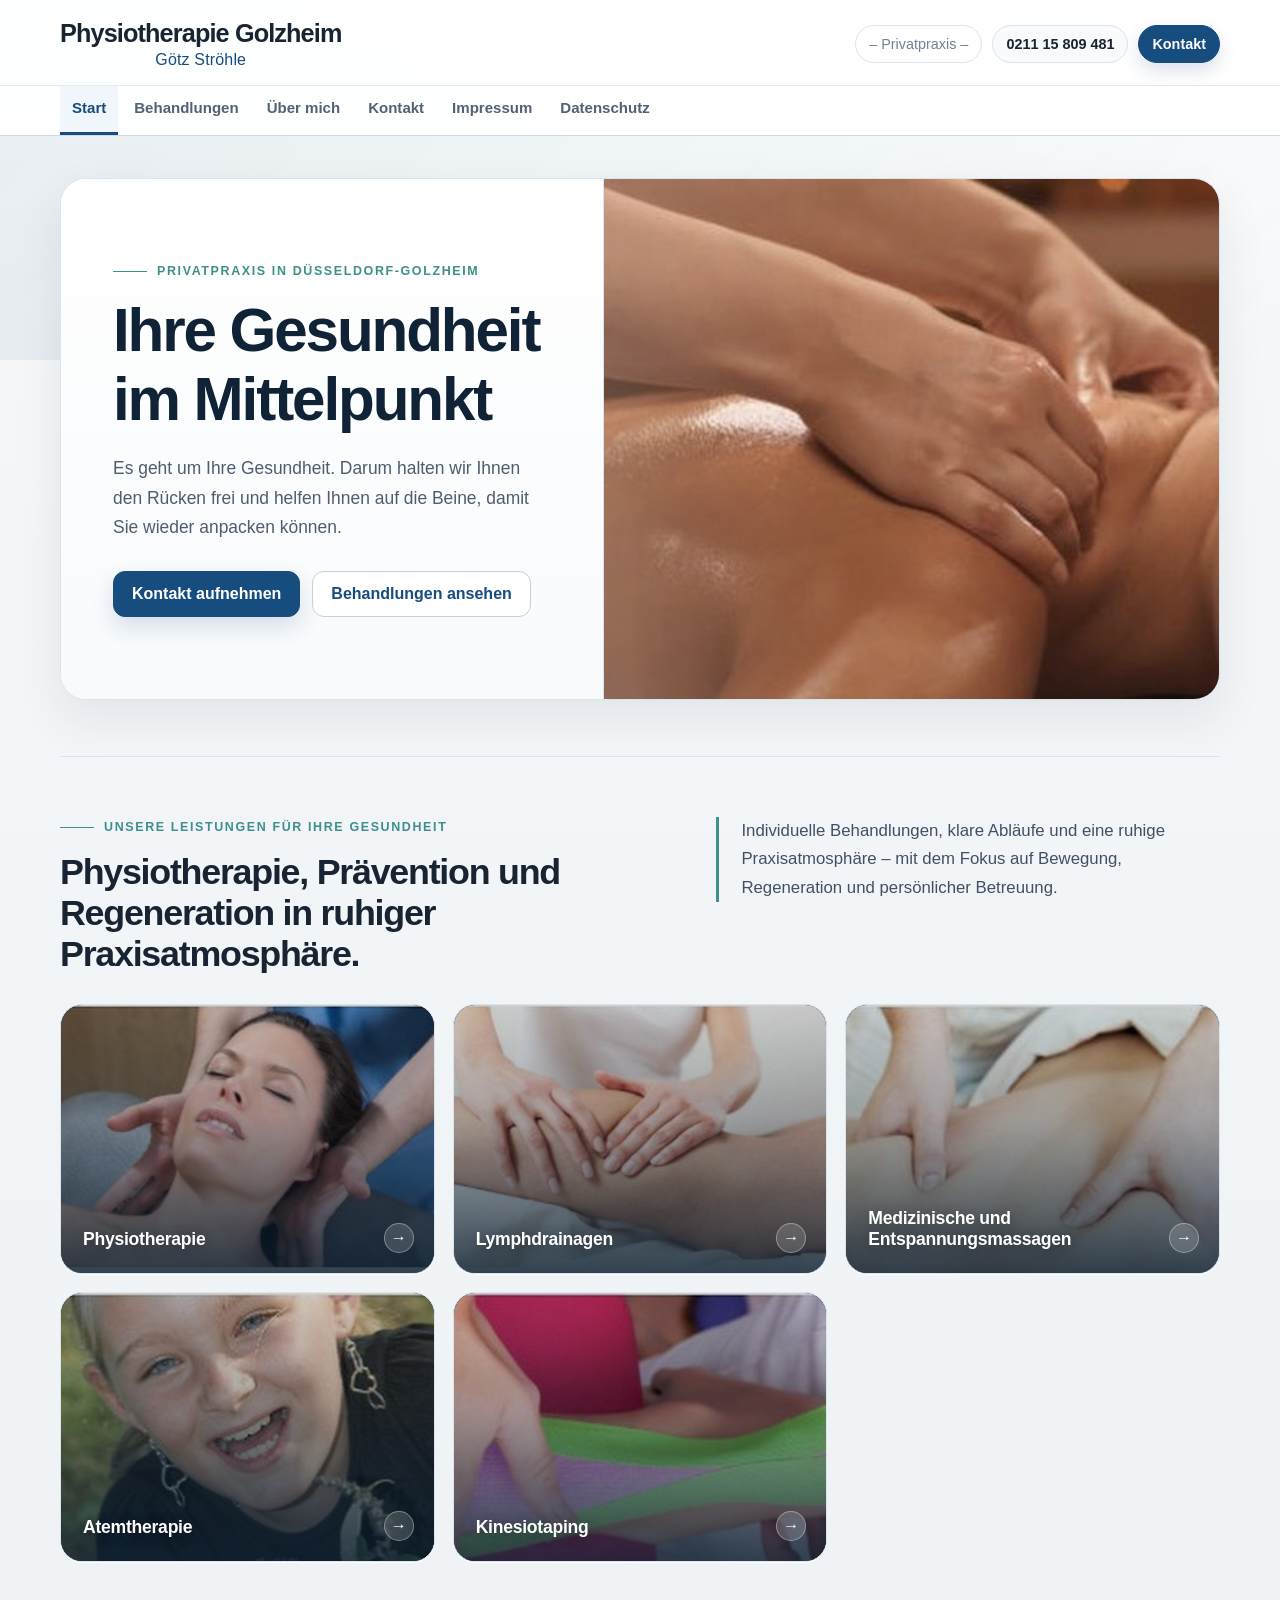
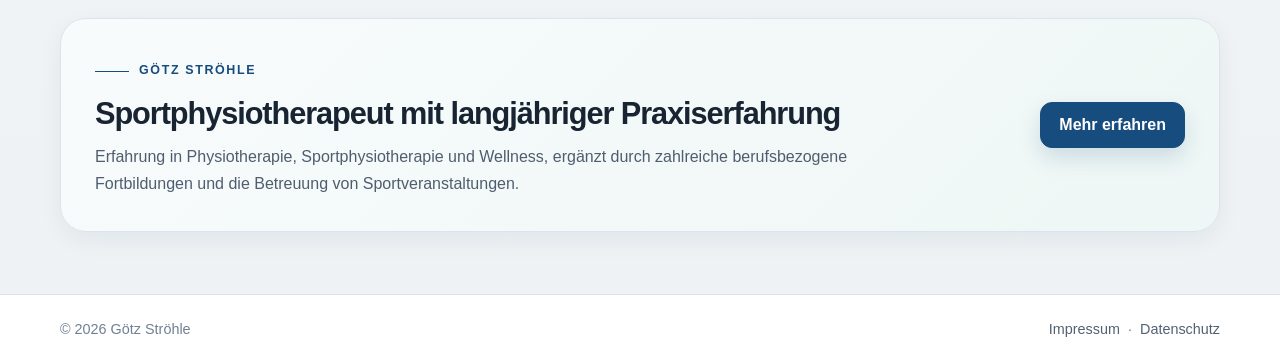
==== index.html @ 7fd33837 "init" ====
<!doctype html>
<html lang="de">
<head>
<meta charset="utf-8">
<meta name="viewport" content="width=device-width, initial-scale=1">
<title>Start · Physiotherapie Golzheim</title>
<meta name="description" content="Physiotherapie Golzheim – Privatpraxis Götz Ströhle in Düsseldorf-Golzheim">
<link rel="icon" href="assets/img/favicon.svg" type="image/svg+xml">
<link rel="stylesheet" href="assets/css/style.css">
</head>
<body>
<a class="skip-link" href="#content">Zum Inhalt springen</a>
<div class="page-shell">
<header class="site-header">
<div class="brand-row">
<a class="brand" href="index.html" aria-label="Physiotherapie Golzheim Startseite">
<span>Physiotherapie Golzheim</span>
<strong>Götz Ströhle</strong>
</a>
<div class="header-actions">
<span class="header-note">– Privatpraxis –</span>
<a class="header-phone" href="tel:+4921115809481">0211 15 809 481</a>
<a class="header-cta" href="kontakt.html">Kontakt</a>
</div>
</div>
<button class="nav-toggle" type="button" aria-expanded="false" aria-controls="site-nav">Menü</button>
<nav id="site-nav" class="site-nav" aria-label="Hauptnavigation">
<ul><li><a class="active" href="index.html">Start</a></li><li class="has-sub"><a href="behandlungen.html">Behandlungen</a><div class="subnav"><a href="physiotherapie.html">Physiotherapie</a><a href="lymphdrainagen.html">Lymphdrainagen</a><a href="massagen.html">Medizinische und Entspannungsmassagen</a><a href="atemtherapie.html">Atemtherapie</a><a href="kinesiotaping.html">Kinesiotaping</a></div></li><li><a href="ueber-mich.html">Über mich</a></li><li><a href="kontakt.html">Kontakt</a></li><li><a href="impressum.html">Impressum</a></li><li><a href="datenschutz.html">Datenschutz</a></li></ul>
</nav>
</header>
<main id="content">

<section class="hero">
<div class="hero-image"><img src="assets/img/hero.jpg" alt="Massage- und Physiotherapieszene"></div>
<div class="hero-content">
<p class="eyebrow">Privatpraxis in Düsseldorf-Golzheim</p>
<h1>Ihre Gesundheit im Mittelpunkt</h1>
<p>Es geht um Ihre Gesundheit. Darum halten wir Ihnen den Rücken frei und helfen Ihnen auf die Beine, damit Sie wieder anpacken können.</p>
<div class="hero-actions"><a class="button primary" href="kontakt.html">Kontakt aufnehmen</a><a class="button secondary" href="behandlungen.html">Behandlungen ansehen</a></div>
</div>
</section>
<section class="section intro-grid">
<div>
<p class="eyebrow">Unsere Leistungen für Ihre Gesundheit</p>
<h2>Physiotherapie, Prävention und Regeneration in ruhiger Praxisatmosphäre.</h2>
</div>
<p>Individuelle Behandlungen, klare Abläufe und eine ruhige Praxisatmosphäre – mit dem Fokus auf Bewegung, Regeneration und persönlicher Betreuung.</p>
</section>
<section class="service-grid" aria-label="Leistungen">
<a class="service-card" href="physiotherapie.html">
<img src="assets/img/physio.jpg" alt="Physiotherapie">
<span>Physiotherapie</span>
</a>
<a class="service-card" href="lymphdrainagen.html">
<img src="assets/img/lymph.jpg" alt="Lymphdrainagen">
<span>Lymphdrainagen</span>
</a>
<a class="service-card" href="massagen.html">
<img src="assets/img/massage.jpg" alt="Medizinische und Entspannungsmassagen">
<span>Medizinische und Entspannungsmassagen</span>
</a>
<a class="service-card" href="atemtherapie.html">
<img src="assets/img/atem.jpg" alt="Atemtherapie">
<span>Atemtherapie</span>
</a>
<a class="service-card" href="kinesiotaping.html">
<img src="assets/img/kinesio.jpg" alt="Kinesiotaping">
<span>Kinesiotaping</span>
</a>
</section>
<section class="section split-panel">
<div>
<p class="eyebrow">Götz Ströhle</p>
<h2>Sportphysiotherapeut mit langjähriger Praxiserfahrung</h2>
<p>Erfahrung in Physiotherapie, Sportphysiotherapie und Wellness, ergänzt durch zahlreiche berufsbezogene Fortbildungen und die Betreuung von Sportveranstaltungen.</p>
</div>
<a class="button primary" href="ueber-mich.html">Mehr erfahren</a>
</section>

</main>
<footer class="site-footer">
<p>© 2026 Götz Ströhle</p>
<p><a href="impressum.html">Impressum</a><span>·</span><a href="datenschutz.html">Datenschutz</a></p>
</footer>
</div>
<script src="assets/js/main.js"></script>
</body>
</html>
---- assets/css/style.css ----
:root{
--ink:#182432;
--text:#435064;
--muted:#718095;
--line:#dbe3ec;
--line-strong:#c5d0dd;
--bg:#f4f6f8;
--surface:#ffffff;
--surface-soft:#f8fafc;
--blue:#174c7f;
--blue-2:#27699f;
--blue-soft:#e7f0f8;
--teal:#3f8f8b;
--teal-soft:#e7f4f2;
--radius:18px;
--radius-lg:26px;
--shadow:0 18px 48px rgba(20,38,58,.08);
--shadow-sm:0 8px 24px rgba(20,38,58,.06);
--wrap:1160px;
}
*{box-sizing:border-box}
html{scroll-behavior:smooth}
body{margin:0;font-family:-apple-system,BlinkMacSystemFont,"Segoe UI",Roboto,Arial,sans-serif;color:var(--text);background:linear-gradient(180deg,#ffffff 0,#f4f6f8 380px,#eef2f5 100%);line-height:1.7;-webkit-font-smoothing:antialiased;text-rendering:optimizeLegibility}
body::before{content:"";position:fixed;inset:0 0 auto;height:360px;background:linear-gradient(135deg,rgba(23,76,127,.08),rgba(63,143,139,.05) 55%,transparent);z-index:-1;pointer-events:none}
a{color:var(--blue);text-decoration:none}
a:hover{text-decoration:underline;text-underline-offset:4px}
img{display:block;max-width:100%;height:auto}
.skip-link{position:absolute;left:-999px;top:14px;background:#fff;color:var(--blue);padding:10px 14px;border:1px solid var(--line);border-radius:12px;box-shadow:var(--shadow-sm);z-index:100}
.skip-link:focus{left:14px}
.page-shell{min-height:100vh;display:flex;flex-direction:column}
.site-header{position:sticky;top:0;z-index:50;background:rgba(255,255,255,.94);border-bottom:1px solid rgba(197,208,221,.8);backdrop-filter:blur(18px)}
.brand-row{width:min(var(--wrap),calc(100% - 40px));margin:0 auto;display:flex;align-items:center;justify-content:space-between;gap:28px;padding:20px 0 16px}
.brand{display:grid;grid-template-columns:48px auto;grid-template-rows:auto auto;column-gap:14px;align-items:center;color:var(--ink);text-decoration:none;min-width:0}
.brand:hover{text-decoration:none}
.brand::before{content:"";grid-row:1/3;width:48px;height:48px;border:1px solid #c7d9e8;border-radius:14px;background:linear-gradient(180deg,#fff,#eef6fb);box-shadow:inset 0 0 0 6px #f7fbfd,0 6px 18px rgba(23,76,127,.10)}
.brand::after{content:"+";grid-column:1;grid-row:1/3;place-self:center;color:var(--blue);font-weight:700;font-size:26px;line-height:1}
.brand span{grid-column:2;color:var(--ink);font-size:clamp(1.18rem,2.2vw,1.58rem);line-height:1.05;font-weight:750;letter-spacing:-.035em;white-space:nowrap;overflow:hidden;text-overflow:ellipsis}
.brand strong{grid-column:2;color:var(--blue);font-size:1rem;line-height:1.2;font-weight:500;letter-spacing:.01em}
.header-actions{display:flex;align-items:center;justify-content:flex-end;gap:10px;white-space:nowrap}
.header-note,.header-phone,.header-cta{display:inline-flex;align-items:center;min-height:38px;border-radius:999px;padding:8px 13px;font-size:.9rem;line-height:1;border:1px solid var(--line);background:#fff;color:var(--muted)}
.header-phone{color:var(--ink);font-weight:650;background:var(--surface-soft)}
.header-cta{background:var(--blue);border-color:var(--blue);color:#fff;font-weight:700;box-shadow:0 8px 18px rgba(23,76,127,.16)}
.header-cta:hover{text-decoration:none;background:#123f6a}
.nav-toggle{display:none;border:1px solid var(--line-strong);background:#fff;color:var(--ink);border-radius:12px;padding:10px 13px;font:inherit;font-weight:700;line-height:1}
.site-nav{border-top:1px solid rgba(219,227,236,.75)}
.site-nav ul{width:min(var(--wrap),calc(100% - 40px));margin:0 auto;display:flex;align-items:center;gap:4px;list-style:none;padding:0}
.site-nav li{position:relative}
.site-nav a{display:block;padding:13px 12px 15px;color:#536174;text-decoration:none;font-size:.94rem;font-weight:650;line-height:1.2;border-bottom:3px solid transparent;transition:background .16s ease,color .16s ease,border-color .16s ease}
.site-nav a:hover,.site-nav a.active{color:var(--blue);border-bottom-color:var(--blue);background:rgba(231,240,248,.6);text-decoration:none}
.subnav{position:absolute;left:0;top:100%;min-width:315px;background:#fff;border:1px solid var(--line);border-radius:0 0 16px 16px;box-shadow:var(--shadow);opacity:0;pointer-events:none;transform:translateY(8px);transition:.16s ease;overflow:hidden}
.has-sub:hover .subnav,.has-sub:focus-within .subnav{opacity:1;pointer-events:auto;transform:translateY(0)}
.subnav a{border-bottom:0;padding:12px 16px;color:#536174;background:#fff;font-size:.93rem}
.subnav a+a{border-top:1px solid var(--line)}
.subnav a:hover{background:var(--surface-soft);color:var(--blue)}
main{flex:1;width:min(var(--wrap),calc(100% - 40px));margin:0 auto;padding:42px 0 62px}
h1,h2,h3{margin:0;color:var(--ink);font-weight:740;line-height:1.15;letter-spacing:-.035em}
h1{font-size:clamp(2.25rem,4.7vw,4.3rem)}
h2{font-size:clamp(1.55rem,2.8vw,2.45rem)}
h3{font-size:1.15rem}
p{margin:0 0 1rem}
.eyebrow{display:inline-flex;align-items:center;gap:10px;margin:0 0 14px;color:var(--teal);font-size:.78rem;font-weight:780;letter-spacing:.13em;text-transform:uppercase}
.eyebrow::before{content:"";width:34px;height:1px;background:var(--teal)}
.hero{display:grid;grid-template-columns:minmax(0,.88fr) minmax(420px,1fr);gap:0;align-items:stretch;overflow:hidden;background:var(--surface);border:1px solid var(--line);border-radius:var(--radius-lg);box-shadow:var(--shadow)}
.hero-image{order:2;min-height:520px;position:relative;overflow:hidden;border-left:1px solid var(--line)}
.hero-image::after{content:"";position:absolute;inset:0;background:linear-gradient(90deg,rgba(255,255,255,.18),rgba(255,255,255,0) 38%),linear-gradient(0deg,rgba(24,36,50,.08),rgba(24,36,50,0) 55%)}
.hero-image img{width:100%;height:100%;object-fit:cover;filter:saturate(.82) contrast(1.02)}
.hero-content{order:1;display:flex;flex-direction:column;justify-content:center;padding:62px 52px;background:linear-gradient(180deg,#ffffff,var(--surface-soft))}
.hero h1{max-width:620px;margin-bottom:20px;color:#102235}
.hero p:not(.eyebrow){max-width:600px;color:#4f5d6f;font-size:1.09rem;margin-bottom:28px}
.hero-actions,.button-row,.vcard-actions{display:flex;flex-wrap:wrap;gap:12px;align-items:center}
.button{display:inline-flex;align-items:center;justify-content:center;min-height:46px;padding:12px 18px;border-radius:12px;border:1px solid var(--line-strong);font-weight:720;line-height:1.2;text-decoration:none;transition:transform .16s ease,box-shadow .16s ease,background .16s ease,border-color .16s ease}
.button:hover{text-decoration:none;transform:translateY(-1px)}
.button.primary{background:var(--blue);border-color:var(--blue);color:#fff;box-shadow:0 10px 22px rgba(23,76,127,.16)}
.button.primary:hover{background:#123f6a}
.button.secondary{background:#fff;color:var(--blue)}
.button.secondary:hover{background:var(--blue-soft);border-color:#bdd0e3}
.section{margin-top:56px;padding-top:52px;border-top:1px solid var(--line)}
.intro-grid{display:grid;grid-template-columns:1fr .85fr;gap:64px;align-items:start}
.intro-grid h2{max-width:720px}
.intro-grid p:last-child{color:var(--text);font-size:1.05rem;margin-top:8px;border-left:3px solid var(--teal);padding-left:22px}
.service-grid{display:grid;grid-template-columns:repeat(3,minmax(0,1fr));gap:18px;margin-top:28px}
.service-grid.large{margin-top:0}
.service-card{position:relative;display:grid;grid-template-rows:160px auto;min-height:252px;background:#fff;border:1px solid var(--line);border-radius:var(--radius);overflow:hidden;color:var(--ink);text-decoration:none;box-shadow:0 1px 0 rgba(255,255,255,.8);transition:transform .16s ease,box-shadow .16s ease,border-color .16s ease}
.service-card:hover{text-decoration:none;transform:translateY(-3px);box-shadow:var(--shadow-sm);border-color:#bfd0df}
.service-card img{width:100%;height:100%;object-fit:cover;filter:saturate(.78) contrast(1.02);border-bottom:1px solid var(--line);transition:filter .16s ease}
.service-card:hover img{filter:saturate(.95) contrast(1.04)}
.service-card span{display:flex;align-items:flex-start;min-height:92px;padding:22px 46px 22px 22px;color:var(--ink);font-weight:760;font-size:1.02rem;line-height:1.25;letter-spacing:-.01em}
.service-card::after{content:"→";position:absolute;right:18px;bottom:18px;width:28px;height:28px;border-radius:50%;display:grid;place-items:center;background:var(--blue-soft);color:var(--blue);font-weight:800}
.split-panel{display:grid;grid-template-columns:minmax(0,1fr) auto;align-items:center;gap:30px;margin-top:56px;padding:34px;border:1px solid var(--line);border-radius:var(--radius-lg);background:linear-gradient(135deg,#f8fbfc 0,#eef7f5 100%);box-shadow:var(--shadow-sm)}
.split-panel .eyebrow{color:var(--blue)}
.split-panel .eyebrow::before{background:var(--blue)}
.split-panel h2{margin-bottom:12px;font-size:clamp(1.45rem,2.4vw,2.15rem)}
.split-panel p:last-child{max-width:760px;color:#4f5d6f;margin:0}
.page-title{position:relative;overflow:hidden;margin-bottom:30px;padding:42px 42px;border:1px solid var(--line);border-radius:var(--radius-lg);background:#fff;box-shadow:var(--shadow-sm)}
.page-title::before{content:"";position:absolute;left:0;top:0;bottom:0;width:6px;background:linear-gradient(180deg,var(--blue),var(--teal))}
.page-title.compact{padding-top:34px;padding-bottom:34px}
.page-title h1{max-width:940px;font-size:clamp(2rem,4vw,3.5rem)}
.page-title p:not(.eyebrow):not(.breadcrumb){max-width:780px;margin:18px 0 0;color:var(--text);font-size:1.04rem}
.breadcrumb{margin:0 0 16px;color:var(--muted);font-size:.9rem}
.breadcrumb a{color:var(--muted)}
.content-layout{display:grid;grid-template-columns:minmax(0,1fr) 295px;gap:26px;align-items:start}
.article-card,.side-card,.portrait-card,.qualification-card,.contact-card,.map-card,.legal-card,.vcard{background:#fff;border:1px solid var(--line);border-radius:var(--radius);box-shadow:var(--shadow-sm)}
.article-card{overflow:hidden}
.article-image{width:100%;height:360px;object-fit:cover;filter:saturate(.78) contrast(1.02);border-bottom:1px solid var(--line)}
.article-copy{padding:34px 38px 38px;color:var(--text);font-size:1.04rem}
.article-copy p{max-width:820px}
.article-copy p:first-child{color:var(--ink);font-size:1.12rem;font-weight:640}
.side-card{padding:22px;position:sticky;top:132px;background:#fff}
.side-card h2{margin-bottom:10px;color:var(--ink);font-size:.82rem;letter-spacing:.12em;text-transform:uppercase}
.side-card ul{list-style:none;margin:0;padding:0}
.side-card li+li{border-top:1px solid var(--line)}
.side-card a{display:flex;justify-content:space-between;gap:14px;padding:12px 0;color:#596678;text-decoration:none;font-weight:620;line-height:1.35}
.side-card a::after{content:"›";color:#9aa6b6;font-size:1.2rem;line-height:1}
.side-card a.active,.side-card a:hover{color:var(--blue)}
.about-layout{display:grid;grid-template-columns:300px minmax(0,1fr);gap:28px;align-items:start}
.portrait-card{overflow:hidden;background:#fff;text-align:center}
.portrait-card img{width:100%;aspect-ratio:4/5;object-fit:cover;filter:saturate(.78) contrast(1.02);border-bottom:1px solid var(--line)}
.portrait-card p{padding:18px 20px 20px;margin:0;color:var(--text);font-weight:650}
.qualification-card{padding:32px 34px}
.check-list{list-style:none;margin:0;padding:0;display:grid;grid-template-columns:repeat(2,minmax(0,1fr));gap:12px 24px}
.check-list li{position:relative;padding-left:30px;color:var(--text);line-height:1.5}
.check-list li::before{content:"";position:absolute;left:0;top:.4em;width:17px;height:17px;border-radius:50%;background:var(--teal-soft);border:1px solid #bdd8d5}
.check-list li::after{content:"";position:absolute;left:5px;top:calc(.4em + 5px);width:7px;height:4px;border-left:2px solid var(--teal);border-bottom:2px solid var(--teal);transform:rotate(-45deg)}
.contact-layout{display:grid;grid-template-columns:1fr .85fr;gap:24px}
.contact-card{display:grid;grid-template-columns:62px minmax(0,1fr);gap:22px;padding:32px;background:#fff}
.contact-icon{width:62px;height:62px;border-radius:16px;background:var(--blue-soft);border:1px solid #bdd0e3;color:var(--blue);display:grid;place-items:center;font-size:1.45rem;font-weight:700}
.contact-card h2,.map-card h2{margin-bottom:12px;font-size:1.18rem;letter-spacing:-.01em}
.contact-card p{color:var(--text)}
.map-card{position:relative;overflow:hidden;padding:32px;background:linear-gradient(135deg,#123f6a,#1f5f92);color:#e8f2fa;min-height:260px}
.map-card::after{content:"";position:absolute;right:22px;bottom:22px;width:118px;height:118px;border-radius:50%;border:1px solid rgba(255,255,255,.22);box-shadow:0 0 0 20px rgba(255,255,255,.04),0 0 0 42px rgba(255,255,255,.025)}
.map-card h2{color:#fff;position:relative;z-index:1}
.map-card p{color:#dbeaf5;position:relative;z-index:1}
.map-card .button{position:relative;z-index:1;background:#fff;color:var(--blue);border-color:#fff}
.legal-card{max-width:920px;margin:0 auto;padding:38px 42px;color:var(--text)}
.legal-card h2{font-size:1.18rem;margin:30px 0 10px;color:var(--ink);letter-spacing:-.01em}
.legal-card h2:first-child{margin-top:0}
.legal-card p{max-width:780px}
.small-note{margin-top:28px;padding-top:18px;border-top:1px solid var(--line);font-size:.92rem;color:var(--muted)!important}
.vcard-page{min-height:680px;display:grid;place-items:center;padding:36px;background:linear-gradient(135deg,#f7fafc,#eaf2f7);border:1px solid var(--line);border-radius:var(--radius-lg)}
.vcard{width:min(560px,100%);padding:42px;text-align:center;box-shadow:var(--shadow)}
.vcard .eyebrow{justify-content:center;color:var(--teal)}
.vcard .eyebrow::before{display:none}
.vcard h1{font-size:clamp(2.3rem,6vw,4rem);margin-bottom:12px}
.vcard-subtitle{color:var(--blue);font-weight:720;margin-bottom:18px}
.vcard-actions{justify-content:center;margin:26px 0 18px}
.back-link{display:inline-flex;margin-top:8px;color:var(--muted);font-weight:650}
.site-footer{border-top:1px solid var(--line);background:#fff}
.site-footer{display:flex;align-items:center;justify-content:space-between;gap:18px;width:100%;padding:22px max(20px,calc((100% - var(--wrap))/2));color:var(--muted);font-size:.9rem}
.site-footer p{display:flex;gap:8px;align-items:center;margin:0}
.site-footer a{color:#536174}
@media (max-width:1040px){
.brand-row{align-items:flex-start}
.header-actions{flex-wrap:wrap}
.hero{grid-template-columns:1fr}
.hero-image{order:1;min-height:340px;border-left:0;border-bottom:1px solid var(--line)}
.hero-content{order:2;padding:44px 38px}
.intro-grid,.content-layout,.about-layout,.contact-layout{grid-template-columns:1fr}
.side-card{position:static}
.service-grid{grid-template-columns:repeat(2,minmax(0,1fr))}
.article-image{height:300px}
.check-list{grid-template-columns:1fr}
}
@media (max-width:760px){
body{background:#f4f6f8}
.brand-row{width:calc(100% - 32px);padding:16px 0 12px;display:grid;grid-template-columns:1fr auto;gap:14px;align-items:center}
.brand{grid-template-columns:42px auto}
.brand::before{width:42px;height:42px;border-radius:12px}
.brand::after{font-size:24px}
.brand span{white-space:normal;font-size:1.15rem}
.header-actions{display:none}
.nav-toggle{display:inline-flex;justify-self:end}
.site-nav{display:none;border-top:1px solid var(--line)}
.site-nav.open{display:block}
.site-nav ul{width:calc(100% - 32px);display:block;padding:8px 0 12px}
.site-nav a{border-bottom:0;border-left:3px solid transparent;border-radius:8px;padding:12px 10px}
.site-nav a:hover,.site-nav a.active{border-left-color:var(--blue);border-bottom-color:transparent}
.subnav{position:static;opacity:1;pointer-events:auto;transform:none;min-width:0;border:0;border-left:1px solid var(--line);border-radius:0;box-shadow:none;margin-left:18px;background:transparent;overflow:visible}
.subnav a{background:transparent;border-top:0;padding:10px 12px;font-size:.9rem}
main{width:calc(100% - 32px);padding:28px 0 44px}
.hero{border-radius:20px}
.hero-image{min-height:240px}
.hero-content{padding:34px 24px}
.hero p:not(.eyebrow){font-size:1rem}
h1{font-size:2.25rem}
.section{margin-top:42px;padding-top:38px}
.intro-grid{gap:18px}
.intro-grid p:last-child{padding-left:16px}
.service-grid{grid-template-columns:1fr;gap:14px}
.service-card{grid-template-rows:150px auto;min-height:232px}
.split-panel{grid-template-columns:1fr;padding:26px;border-radius:20px;margin-top:42px}
.page-title{padding:30px 24px;border-radius:20px}
.article-copy,.qualification-card,.contact-card,.map-card,.legal-card,.vcard{padding:26px 24px}
.contact-card{grid-template-columns:1fr}
.contact-icon{width:54px;height:54px}
.button{width:100%}
.hero-actions .button,.button-row .button,.vcard-actions .button{width:100%}
.site-footer{display:block;padding:22px 16px}
.site-footer p+p{margin-top:8px}
}
@media (max-width:420px){
main{width:calc(100% - 24px)}
.brand-row,.site-nav ul{width:calc(100% - 24px)}
.hero-content{padding:30px 20px}
.service-card span{padding-right:40px}
}

/* Anpassung: Header ohne Logo-/Icon-Marke, nur typografische Praxisbezeichnung */
.brand{
  display:flex;
  flex-direction:column;
  gap:3px;
  padding:0;
}
.brand::before,
.brand::after{
  content:none !important;
  display:none !important;
}
.brand span,
.brand strong{
  grid-column:auto;
}
@media (max-width: 760px){
  .brand{
    display:flex;
    flex-direction:column;
    gap:2px;
  }
}

/* Anpassung: Behandlungsbezeichnungen direkt auf den Kacheln */
.service-card{
  display:block;
  min-height:270px;
  border-radius:22px;
  background:#102f4d;
  isolation:isolate;
}
.service-card img{
  position:absolute;
  inset:0;
  width:100%;
  height:100%;
  object-fit:cover;
  border-bottom:0;
  filter:saturate(.78) contrast(1.04) brightness(.88);
}
.service-card::before{
  content:"";
  position:absolute;
  inset:0;
  z-index:1;
  background:linear-gradient(180deg,rgba(12,31,48,.08) 0%,rgba(12,31,48,.26) 42%,rgba(12,31,48,.82) 100%);
  pointer-events:none;
}
.service-card span{
  position:absolute;
  left:22px;
  right:62px;
  bottom:22px;
  z-index:2;
  display:block;
  min-height:0;
  padding:0;
  color:#fff;
  font-size:1.1rem;
  font-weight:780;
  line-height:1.22;
  letter-spacing:-.015em;
  text-shadow:0 2px 14px rgba(0,0,0,.34);
}
.service-card::after{
  z-index:2;
  right:20px;
  bottom:20px;
  background:rgba(255,255,255,.16);
  border:1px solid rgba(255,255,255,.35);
  color:#fff;
  backdrop-filter:blur(10px);
}
.service-card:hover img{
  filter:saturate(.9) contrast(1.05) brightness(.92);
}
@media (max-width:760px){
  .service-card{
    min-height:230px;
  }
  .service-card span{
    left:20px;
    right:58px;
    bottom:20px;
    font-size:1.05rem;
  }
}
@media (max-width:420px){
  .service-card span{
    padding:0;
    right:56px;
  }
}
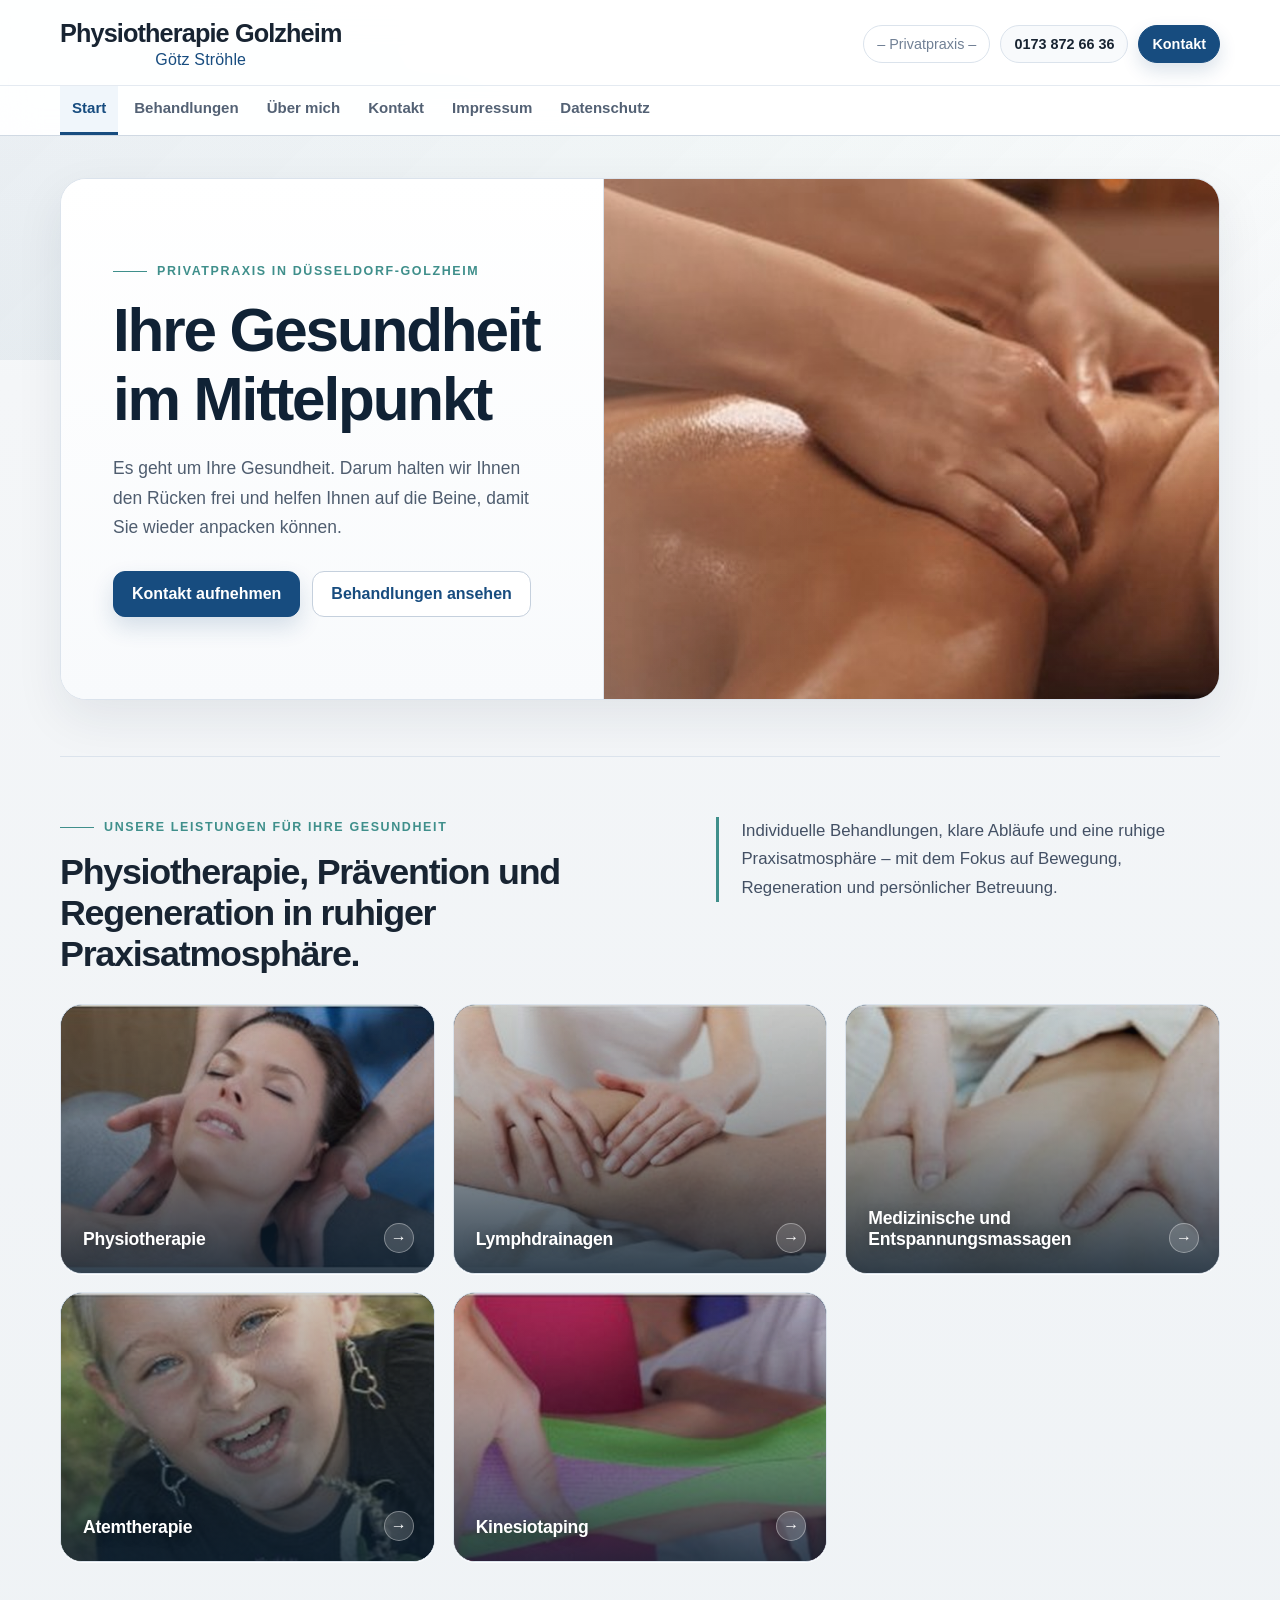
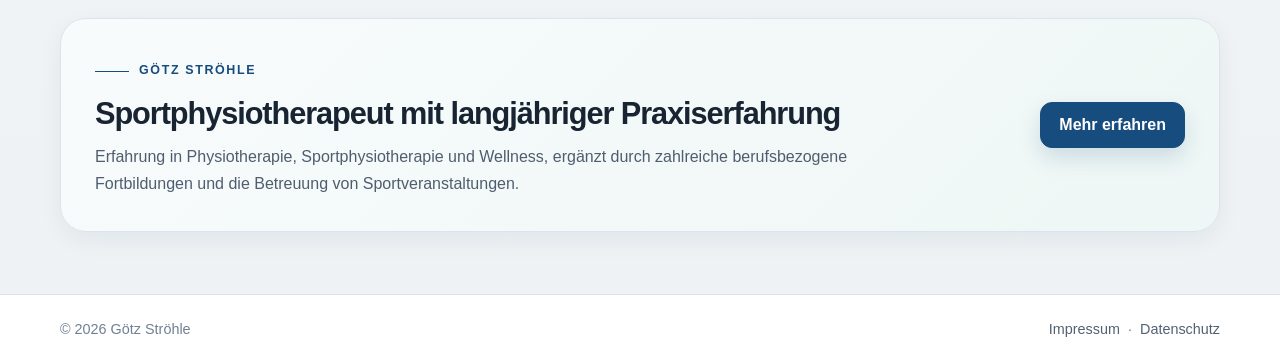
==== commit 045fcfc5: "c" ====
--- a/index.html
+++ b/index.html
@@ -19,7 +19,7 @@
 </a>
 <div class="header-actions">
 <span class="header-note">– Privatpraxis –</span>
-<a class="header-phone" href="tel:+4921115809481">0211 15 809 481</a>
+<a class="header-phone" href="tel:+491738726636">0173 872 66 36</a>
 <a class="header-cta" href="kontakt.html">Kontakt</a>
 </div>
 </div>
